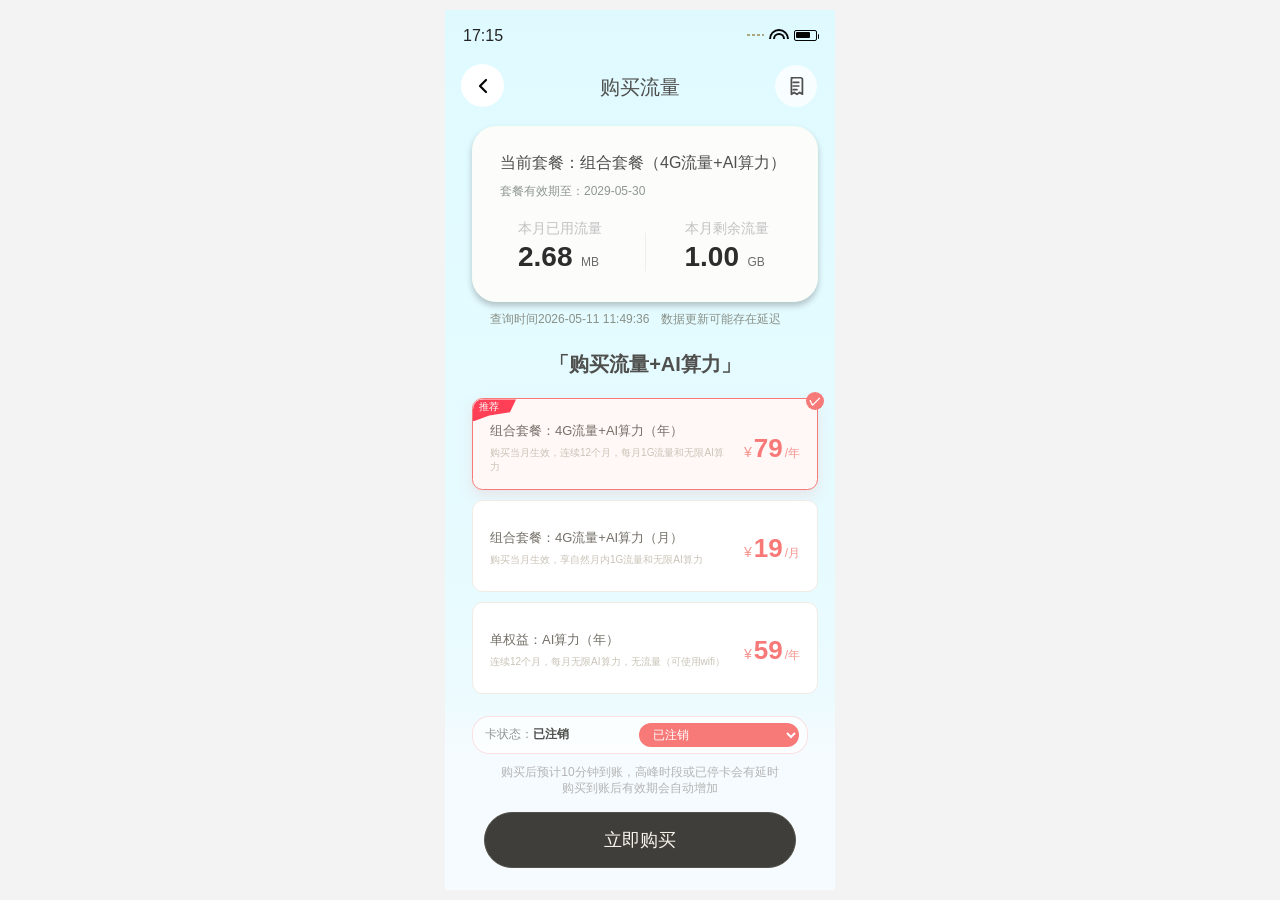
==== index.html @ a01d2c8e "Add 4G data traffic demo" ====
<!doctype html>
<html lang="zh-CN">
  <head>
    <meta charset="UTF-8" />
    <meta name="viewport" content="width=device-width, initial-scale=1.0" />
    <title>购买流量</title>
    <link rel="stylesheet" href="./styles.css" />
  </head>
  <body>
    <main class="phone-page" aria-label="购买流量">
      <section class="screen">
        <header class="status-bar" aria-label="状态栏">
          <time>17:15</time>
          <div class="status-icons" aria-hidden="true">
            <span class="signal"></span>
            <span class="wifi"></span>
            <span class="battery"><span></span></span>
          </div>
        </header>

        <nav class="top-nav" aria-label="页面导航">
          <button class="back-button" type="button" aria-label="返回">
            <svg viewBox="0 0 24 24" aria-hidden="true">
              <path d="M15 18l-6-6 6-6" />
            </svg>
          </button>
          <h1>购买流量</h1>
          <a class="record-link" href="./orders.html" aria-label="购买记录">
            <svg viewBox="0 0 24 24" aria-hidden="true">
              <path d="M7 3h10a2 2 0 0 1 2 2v16l-3-2-3 2-3-2-3 2V5a2 2 0 0 1 2-2z" />
              <path d="M9 8h6" />
              <path d="M9 12h6" />
              <path d="M9 16h4" />
            </svg>
          </a>
        </nav>

        <section class="usage-card" aria-labelledby="usage-title" data-card-status="已注销">
          <h2 id="usage-title">
            当前套餐：组合套餐（4G流量+AI算力）
          </h2>
          <p class="plan-validity">套餐有效期至：2029-05-30</p>

          <div class="usage-grid">
            <div class="usage-metric">
              <p>本月已用流量</p>
              <strong>2.68</strong>
              <span>MB</span>
            </div>
            <div class="divider" aria-hidden="true"></div>
            <div class="usage-metric">
              <p>本月剩余流量</p>
              <strong>1.00</strong>
              <span>GB</span>
            </div>
          </div>
        </section>

        <p class="query-time">查询时间2026-05-11 11:49:36　数据更新可能存在延迟</p>

        <section class="purchase-card" aria-labelledby="purchase-title">
          <h2 id="purchase-title">「购买流量+AI算力」</h2>

          <div class="plans" role="radiogroup" aria-label="套餐选择">
            <article
              class="plan-card plan-card-featured plan-card-selected"
              role="radio"
              aria-checked="true"
              tabindex="0"
              data-plan-name="组合套餐：4G流量+AI算力（年）"
              data-plan-amount="79.00"
              aria-label="推荐套餐，组合套餐：4G流量+AI算力（年）"
            >
              <span class="recommend-ribbon">推荐</span>
              <div class="plan-card-main">
                <h3>组合套餐：4G流量+AI算力（年）</h3>
                <p class="plan-note">购买当月生效，连续12个月，每月1G流量和无限AI算力</p>
              </div>
              <div class="price">
                <span class="currency">¥</span>
                <strong>79</strong>
                <span class="period">/年</span>
              </div>
            </article>

            <article
              class="plan-card"
              role="radio"
              aria-checked="false"
              tabindex="-1"
              data-plan-name="组合套餐：4G流量+AI算力（月）"
              data-plan-amount="19.00"
            >
              <div class="plan-card-main">
                <h3>组合套餐：4G流量+AI算力（月）</h3>
                <p class="plan-note">购买当月生效，享自然月内1G流量和无限AI算力</p>
              </div>
              <div class="price">
                <span class="currency">¥</span>
                <strong>19</strong>
                <span class="period">/月</span>
              </div>
            </article>

            <article
              class="plan-card"
              role="radio"
              aria-checked="false"
              tabindex="-1"
              data-plan-name="单权益：AI算力（年）"
              data-plan-amount="59.00"
            >
              <div class="plan-card-main">
                <h3>单权益：AI算力（年）</h3>
                <p class="plan-note">连续12个月，每月无限AI算力，无流量（可使用wifi）</p>
              </div>
              <div class="price">
                <span class="currency">¥</span>
                <strong>59</strong>
                <span class="period">/年</span>
              </div>
            </article>
          </div>

          <div class="purchase-actions">
            <div class="prototype-status-entry" aria-label="原型卡状态入口">
              <span>卡状态：<strong data-card-status-label>已注销</strong></span>
              <select data-card-status-select aria-label="切换卡状态">
                <option value="测试期">测试期（正常使用）</option>
                <option value="已激活">已激活（正常使用）</option>
                <option value="已停机">已停机（已过期）</option>
                <option value="已注销" selected>已注销</option>
                <option value="未知">未知（未获取）</option>
              </select>
            </div>
            <p class="purchase-desc purchase-desc-below">
              购买后预计10分钟到账，高峰时段或已停卡会有延时<br />
              购买到账后有效期会自动增加
            </p>
            <button class="buy-button" type="button">立即购买</button>
          </div>
        </section>

        <div class="payment-overlay" id="paymentOverlay" hidden>
          <div class="payment-backdrop" data-close-payment></div>
          <section
            class="payment-sheet"
            role="dialog"
            aria-modal="true"
            aria-labelledby="paymentTitle"
          >
            <button
              class="payment-close"
              type="button"
              aria-label="关闭支付弹窗"
              data-close-payment
            >
              <svg viewBox="0 0 24 24" aria-hidden="true">
                <path d="M6 6l12 12" />
                <path d="M18 6L6 18" />
              </svg>
            </button>

            <div class="payment-step payment-step-active" data-payment-step="order">
              <h2 id="paymentTitle">请选择支付方式</h2>
              <button class="payment-method-button" type="button" data-start-wechat>
                <span class="wechat-pay-label">
                  <span class="wechat-mark" aria-hidden="true">
                    <svg viewBox="0 0 24 24">
                      <path d="M5 12.2l4 4L19 6.8" />
                    </svg>
                  </span>
                  微信支付
                </span>
                <span class="payment-method-check" aria-hidden="true">✓</span>
              </button>
              <button class="payment-primary" type="button" data-start-wechat>
                确定并支付
              </button>
              <span class="payment-home-indicator" aria-hidden="true"></span>
            </div>

            <div class="payment-step" data-payment-step="wechat">
              <div class="wechat-pay-page">
                <div class="wechat-pay-nav">
                  <button
                    class="wechat-back-button"
                    type="button"
                    aria-label="返回商户端"
                    data-return-merchant
                  >
                    <svg viewBox="0 0 24 24" aria-hidden="true">
                      <path d="M15 18l-6-6 6-6" />
                    </svg>
                  </button>
                  <h2>微信支付</h2>
                </div>
                <div class="wechat-pay-body">
                  <p class="wechat-pay-merchant">购买流量+AI算力</p>
                  <p class="wechat-pay-amount">¥<span data-wechat-amount>79.00</span></p>
                  <div class="wechat-pay-detail">
                    <span>支付方式</span>
                    <strong>微信支付</strong>
                  </div>
                  <button class="wechat-confirm-button" type="button" data-confirm-wechat>
                    确认支付
                  </button>
                  <button
                    class="wechat-cancel-button"
                    type="button"
                    data-return-merchant
                  >
                    返回商户端
                  </button>
                </div>
              </div>
            </div>

            <div class="payment-step" data-payment-step="processing">
              <div class="wechat-loading" aria-hidden="true">
                <span></span>
              </div>
              <h2>支付处理中</h2>
              <p>正在向微信支付确认结果</p>
            </div>
          </section>
        </div>

        <div class="app-toast" role="status" aria-live="polite" hidden></div>
      </section>
    </main>
    <script>
      const planCards = Array.from(document.querySelectorAll(".plan-card"));
      const usageCard = document.querySelector(".usage-card");
      const cardStatusLabel = document.querySelector("[data-card-status-label]");
      const cardStatusSelect = document.querySelector("[data-card-status-select]");
      const buyButton = document.querySelector(".buy-button");
      const paymentOverlay = document.querySelector("#paymentOverlay");
      const startWechatButtons = Array.from(
        document.querySelectorAll("[data-start-wechat]"),
      );
      const confirmWechatButton = document.querySelector("[data-confirm-wechat]");
      const merchantReturnButtons = Array.from(
        document.querySelectorAll("[data-return-merchant]"),
      );
      const wechatAmount = document.querySelector("[data-wechat-amount]");
      const paymentSteps = Array.from(document.querySelectorAll(".payment-step"));
      const toast = document.querySelector(".app-toast");
      const renewableCardStatuses = new Set(["测试期", "已激活", "已停机"]);
      let selectedPlanCard =
        document.querySelector(".plan-card-selected") || planCards[0];
      let paymentTimer;
      let toastTimer;

      function selectPlan(selectedCard) {
        selectedPlanCard = selectedCard;

        planCards.forEach((card) => {
          const isSelected = card === selectedCard;

          card.classList.toggle("plan-card-selected", isSelected);
          card.setAttribute("aria-checked", String(isSelected));
          card.setAttribute("tabindex", isSelected ? "0" : "-1");
        });

        const planName =
          selectedCard.dataset.planName ||
          selectedCard.querySelector("h3")?.textContent.trim();

        if (planName) {
          buyButton.setAttribute("aria-label", `立即购买${planName}`);
        }
      }

      function showPaymentStep(stepName) {
        paymentSteps.forEach((step) => {
          step.classList.toggle(
            "payment-step-active",
            step.dataset.paymentStep === stepName,
          );
        });
      }

      function getSelectedAmount() {
        return selectedPlanCard.dataset.planAmount || "79.00";
      }

      function selectedPlanRequiresCardRenewal() {
        const planName =
          selectedPlanCard.dataset.planName ||
          selectedPlanCard.querySelector("h3")?.textContent.trim() ||
          "";

        return planName.includes("4G流量");
      }

      function getCurrentCardStatus() {
        return usageCard.dataset.cardStatus || "未知";
      }

      function getCardStatusDisplay(cardStatus) {
        const statusDisplayMap = {
          测试期: "正常使用",
          已激活: "正常使用",
          已停机: "已过期",
          已注销: "已注销",
          未知: "未获取",
        };

        return statusDisplayMap[cardStatus] || "未获取";
      }

      function setCurrentCardStatus(cardStatus) {
        usageCard.dataset.cardStatus = cardStatus;
        cardStatusLabel.textContent = getCardStatusDisplay(cardStatus);
      }

      function validateCardStatusBeforePurchase() {
        const cardStatus = getCurrentCardStatus();

        if (renewableCardStatuses.has(cardStatus)) {
          return { canContinue: true };
        }

        if (cardStatus === "已注销") {
          return { canContinue: false, message: "系统异常" };
        }

        return { canContinue: false, message: "系统错误，请重试" };
      }

      function openPaymentFlow() {
        if (selectedPlanRequiresCardRenewal()) {
          const validation = validateCardStatusBeforePurchase();

          if (!validation.canContinue) {
            showToast(validation.message);
            return;
          }
        }

        showPaymentStep("order");
        paymentOverlay.hidden = false;
        document.body.classList.add("payment-open");
      }

      function closePaymentFlow() {
        window.clearTimeout(paymentTimer);
        paymentOverlay.hidden = true;
        paymentOverlay.classList.remove("payment-overlay-full");
        document.body.classList.remove("payment-open");
        showPaymentStep("order");
      }

      function showToast(message) {
        window.clearTimeout(toastTimer);
        toast.innerHTML = message;
        toast.hidden = false;
        toast.classList.add("app-toast-visible");

        toastTimer = window.setTimeout(() => {
          toast.classList.remove("app-toast-visible");
          toast.hidden = true;
        }, 1800);
      }

      function startWechatPayment() {
        wechatAmount.textContent = getSelectedAmount();
        paymentOverlay.classList.add("payment-overlay-full");
        showPaymentStep("wechat");
      }

      function returnMerchantWithoutPaying() {
        window.clearTimeout(paymentTimer);
        closePaymentFlow();
        showToast("订单已取消，请重新发起");
      }

      function confirmWechatPayment() {
        showPaymentStep("processing");
        paymentTimer = window.setTimeout(() => {
          closePaymentFlow();
          showToast("支付成功，高峰时段或已停卡到账可能会有延迟");
        }, 1200);
      }

      planCards.forEach((card) => {
        card.addEventListener("click", () => selectPlan(card));
        card.addEventListener("keydown", (event) => {
          if (event.key !== "Enter" && event.key !== " ") {
            return;
          }

          event.preventDefault();
          selectPlan(card);
        });
      });

      buyButton.addEventListener("click", openPaymentFlow);
      cardStatusSelect.addEventListener("change", (event) => {
        setCurrentCardStatus(event.target.value);
        showToast(`已切换为${getCardStatusDisplay(event.target.value)}`);
      });
      startWechatButtons.forEach((button) => {
        button.addEventListener("click", startWechatPayment);
      });
      confirmWechatButton.addEventListener("click", confirmWechatPayment);
      merchantReturnButtons.forEach((button) => {
        button.addEventListener("click", returnMerchantWithoutPaying);
      });
      document.querySelectorAll("[data-close-payment]").forEach((control) => {
        control.addEventListener("click", closePaymentFlow);
      });

      document.addEventListener("keydown", (event) => {
        if (event.key === "Escape" && !paymentOverlay.hidden) {
          closePaymentFlow();
        }
      });
    </script>
  </body>
</html>
---- styles.css ----
:root {
  --page-bg: #f3f3f3;
  --screen-bg: #e0faff;
  --card-bg: #fcfdfb;
  --ink: #4f4f4d;
  --muted: #b4b4b4;
  --brand-dark: #141414;
  --accent: #f77a79;
  --link: #2458e5;
  --button: #3f3e3a;
  --button-border: #53524a;
  font-family:
    Inter, "PingFang SC", "Helvetica Neue", Arial, "Microsoft YaHei", sans-serif;
}

* {
  box-sizing: border-box;
}

body {
  margin: 0;
  min-height: 100vh;
  background: var(--page-bg);
  color: var(--ink);
}

body.payment-open {
  overflow: hidden;
}

button,
input {
  font: inherit;
}

.phone-page {
  min-height: 100vh;
  display: flex;
  justify-content: center;
  padding: 10px;
}

.screen {
  width: min(100%, 390px);
  min-height: 844px;
  background: linear-gradient(180deg, #dffaff 0%, #e7fbff 64%, #f5fbfe 100%);
  overflow: hidden;
  position: relative;
  padding-bottom: 128px;
}

.status-bar {
  height: 42px;
  padding: 18px 18px 0;
  display: flex;
  align-items: flex-start;
  justify-content: space-between;
  color: #242424;
  font-size: 16px;
  line-height: 1;
}

.status-icons {
  display: flex;
  align-items: center;
  gap: 7px;
  padding-top: 1px;
}

.signal {
  width: 18px;
  height: 4px;
  background:
    radial-gradient(circle, #ada77e 1.4px, transparent 1.5px) 0 0 / 5px 4px
    repeat-x;
}

.wifi {
  width: 16px;
  height: 12px;
  position: relative;
}

.wifi::before,
.wifi::after {
  content: "";
  position: absolute;
  left: 50%;
  border: 2px solid #050505;
  border-bottom: 0;
  border-radius: 14px 14px 0 0;
  transform: translateX(-50%);
}

.wifi::before {
  top: 0;
  width: 16px;
  height: 8px;
}

.wifi::after {
  top: 4px;
  width: 8px;
  height: 4px;
}

.battery {
  width: 23px;
  height: 11px;
  border: 1.4px solid #050505;
  border-radius: 2px;
  padding: 1.4px;
  position: relative;
}

.battery::after {
  content: "";
  position: absolute;
  right: -3px;
  top: 3px;
  width: 1.5px;
  height: 5px;
  background: #050505;
  border-radius: 0 2px 2px 0;
}

.battery span {
  display: block;
  width: 14px;
  height: 100%;
  background: #050505;
  border-radius: 1px;
}

.top-nav {
  height: 74px;
  position: relative;
  display: flex;
  align-items: flex-start;
  justify-content: center;
  padding-top: 25px;
}

.top-nav h1 {
  margin: 0;
  font-size: 20px;
  font-weight: 400;
  line-height: 1;
  color: #4f4f4d;
}

.back-button {
  position: absolute;
  left: 16px;
  top: 12px;
  width: 43px;
  height: 43px;
  border: 0;
  border-radius: 50%;
  background: #fff;
  display: grid;
  place-items: center;
  color: #050505;
  cursor: pointer;
  text-decoration: none;
}

.back-button svg {
  width: 24px;
  height: 24px;
  stroke: currentColor;
  stroke-width: 2.2;
  stroke-linecap: round;
  stroke-linejoin: round;
  fill: none;
}

.record-link {
  position: absolute;
  right: 18px;
  top: 13px;
  width: 42px;
  height: 42px;
  border-radius: 50%;
  display: grid;
  place-items: center;
  color: #4f4f4d;
  background: rgba(255, 255, 255, 0.78);
  text-decoration: none;
}

.record-link svg {
  width: 22px;
  height: 22px;
  fill: none;
  stroke: currentColor;
  stroke-width: 1.9;
  stroke-linecap: round;
  stroke-linejoin: round;
}

.usage-card {
  margin-inline: 27px 17px;
  background: var(--card-bg);
  border: 1px solid #f8fdf5;
  border-radius: 24px;
}

.usage-card {
  min-height: 176px;
  padding: 25px 27px 26px;
  box-shadow: 0 4px 6px rgba(0, 0, 0, 0.22);
}

.usage-card h2,
.purchase-card h2 {
  margin: 0;
  font-weight: 500;
  color: var(--ink);
}

.usage-card h2 {
  display: flex;
  align-items: center;
  gap: 6px;
  font-size: 16px;
  line-height: 1.35;
}

.plan-validity {
  margin: 10px 0 0;
  color: #8f9692;
  font-size: 12px;
  line-height: 1.2;
}

.info-icon {
  width: 12px;
  height: 12px;
  display: inline-grid;
  place-items: center;
  border: 1.4px solid #0f0f0f;
  border-radius: 50%;
  color: #0f0f0f;
  font-size: 8px;
  line-height: 1;
  font-weight: 600;
}

.usage-grid {
  margin-top: 22px;
  display: grid;
  grid-template-columns: 1fr 1px 1fr;
  align-items: end;
}

.usage-metric {
  padding-left: 18px;
}

.usage-metric:last-child {
  padding-left: 39px;
}

.usage-metric p {
  margin: 0 0 7px;
  color: #c1c1c1;
  font-size: 14px;
  line-height: 1.15;
}

.usage-metric strong {
  color: #2d2d2d;
  font-size: 28px;
  line-height: 1;
  letter-spacing: 0;
}

.usage-metric span {
  margin-left: 4px;
  color: #6b6b6b;
  font-size: 12px;
}

.divider {
  width: 1px;
  height: 38px;
  background: #eeeeee;
  align-self: end;
}

.query-time {
  margin: 10px 45px 14px;
  color: rgba(132, 138, 128, 0.95);
  font-size: 12px;
  line-height: 1.2;
  white-space: nowrap;
}

.prototype-status-entry {
  margin: 0 0 10px;
  min-height: 34px;
  padding: 6px 8px 6px 12px;
  border: 1px solid rgba(247, 122, 121, 0.22);
  border-radius: 17px;
  background: rgba(255, 255, 255, 0.66);
  display: flex;
  align-items: center;
  justify-content: space-between;
  gap: 10px;
  color: #8f9692;
  font-size: 12px;
  line-height: 1.2;
}

.prototype-status-entry strong {
  color: #4f4f4d;
  font-weight: 600;
}

.prototype-status-entry select {
  flex: 0 0 auto;
  height: 24px;
  padding: 0 22px 0 10px;
  border: 0;
  border-radius: 12px;
  background: #f77a79;
  color: #fff;
  font-size: 12px;
  cursor: pointer;
  outline: none;
}

.purchase-card {
  margin: 26px 17px 0 27px;
  padding: 0;
}

.purchase-card h2 {
  font-size: 20px;
  line-height: 1.2;
  font-weight: 700;
  text-align: center;
}

.purchase-desc {
  margin: 0;
  color: var(--muted);
  font-size: 12px;
  line-height: 1.35;
  text-align: center;
}

.purchase-desc-below {
  margin: 0;
}

.plans {
  margin-top: 22px;
  display: grid;
  grid-template-columns: 1fr;
  gap: 10px;
  justify-content: center;
}

.plan-card {
  min-height: 92px;
  border: 1px solid #f1ebe5;
  border-radius: 10.5px;
  background: #fff;
  position: relative;
  display: flex;
  flex-direction: row;
  align-items: center;
  justify-content: space-between;
  gap: 12px;
  text-align: left;
  padding: 18px 17px 14px;
  overflow: visible;
  cursor: pointer;
  transition:
    background-color 0.16s ease,
    border-color 0.16s ease,
    box-shadow 0.16s ease;
}

.plan-card:focus-visible {
  outline: 2px solid rgba(247, 122, 121, 0.72);
  outline-offset: 3px;
}

.plan-card h3 {
  margin: 0;
  color: #747068;
  font-size: 13px;
  line-height: 17px;
  font-weight: 500;
}

.plan-card-featured {
  padding-top: 22px;
}

.plan-card-selected {
  background: #fff8f7;
  border-color: #f77a79;
  box-shadow: 0 6px 14px rgba(247, 122, 121, 0.16);
}

.plan-card-selected::after {
  content: "✓";
  position: absolute;
  right: -7px;
  top: -7px;
  width: 18px;
  height: 18px;
  display: grid;
  place-items: center;
  border-radius: 50%;
  background: #f77a79;
  color: #fff;
  font-size: 12px;
  font-weight: 700;
  line-height: 1;
}

.plan-card-main {
  min-width: 0;
}

.recommend-ribbon {
  position: absolute;
  left: 0;
  top: 0;
  min-width: 43px;
  height: 22px;
  padding: 3px 8px 0 6px;
  background: #ff3f55;
  color: #fff;
  font-size: 10px;
  line-height: 1;
  text-align: left;
  border-top-left-radius: 10.5px;
  clip-path: polygon(0 0, 100% 0, 86% 59%, 38% 73%, 0 100%);
}

.price {
  flex: 0 0 auto;
  margin-top: 0;
  display: flex;
  align-items: baseline;
  justify-content: center;
  gap: 2px;
  color: var(--accent);
}

.price .currency {
  font-size: 14px;
  font-weight: 500;
  color: #f3958f;
}

.price strong {
  font-size: 26px;
  line-height: 1;
}

.period {
  color: #f3958f;
  font-size: 12px;
  font-weight: 500;
}

.plan-note {
  margin: 7px 0 0;
  color: #c8c3b6;
  font-size: 10px;
  line-height: 14px;
}

.purchase-actions {
  position: absolute;
  left: 0;
  right: 0;
  bottom: 0;
  padding: 12px 27px 22px;
  background: linear-gradient(
    180deg,
    rgba(245, 251, 254, 0) 0%,
    rgba(245, 251, 254, 0.96) 24%,
    #f5fbfe 100%
  );
  z-index: 5;
}

.buy-button {
  display: block;
  width: 312px;
  height: 56px;
  margin: 16px auto 0;
  border: 1px solid var(--button-border);
  border-radius: 28px;
  background: var(--button);
  color: #f6f3eb;
  font-size: 18px;
  line-height: 1;
  cursor: pointer;
}

.payment-overlay {
  position: absolute;
  inset: 0;
  z-index: 20;
  display: flex;
  align-items: flex-end;
}

.app-toast {
  position: absolute;
  left: 50%;
  top: 50%;
  z-index: 30;
  max-width: calc(100% - 54px);
  min-width: 180px;
  padding: 15px 20px;
  border-radius: 14px;
  background: rgba(35, 35, 35, 0.9);
  color: #fff;
  font-size: 14px;
  line-height: 1.45;
  text-align: center;
  transform: translate(-50%, -50%) scale(0.96);
  opacity: 0;
  pointer-events: none;
  transition:
    opacity 0.16s ease,
    transform 0.16s ease;
}

.app-toast[hidden] {
  display: none;
}

.app-toast-visible {
  opacity: 1;
  transform: translate(-50%, -50%) scale(1);
}

.payment-overlay[hidden] {
  display: none;
}

.payment-overlay-full {
  align-items: stretch;
}

.payment-backdrop {
  position: absolute;
  inset: 0;
  background: rgba(0, 0, 0, 0.42);
}

.payment-overlay-full .payment-backdrop {
  background: #f7f7f7;
}

.payment-sheet {
  position: relative;
  width: 100%;
  min-height: 360px;
  padding: 34px 20px 20px;
  border-radius: 26px 26px 0 0;
  background: #fff;
  box-shadow: 0 -10px 26px rgba(0, 0, 0, 0.16);
  animation: payment-sheet-in 0.18s ease-out;
}

.payment-overlay-full .payment-sheet {
  min-height: 100%;
  padding: 0;
  border-radius: 0;
  background: #f7f7f7;
  box-shadow: none;
  animation: none;
}

.payment-overlay-full .payment-close {
  display: none;
}

.payment-close {
  position: absolute;
  right: 22px;
  top: 31px;
  width: 32px;
  height: 32px;
  border: 0;
  border-radius: 0;
  background: transparent;
  color: #8b8b8b;
  display: grid;
  place-items: center;
  cursor: pointer;
}

.payment-close svg {
  width: 17px;
  height: 17px;
  fill: none;
  stroke: currentColor;
  stroke-width: 2.2;
  stroke-linecap: round;
}

.payment-step {
  display: none;
}

.payment-step-active {
  display: block;
}

.payment-step h2 {
  margin: 0;
  color: #6f7280;
  font-size: 18px;
  line-height: 1.25;
  font-weight: 500;
  text-align: left;
}

.wechat-pay-label {
  display: inline-flex;
  align-items: center;
  gap: 12px;
}

.wechat-mark {
  width: 44px;
  height: 44px;
  border-radius: 9px;
  display: inline-grid;
  place-items: center;
  background: #39d38b;
  color: #fff;
}

.wechat-mark svg {
  width: 28px;
  height: 28px;
  fill: none;
  stroke: currentColor;
  stroke-width: 3.2;
  stroke-linecap: round;
  stroke-linejoin: round;
}

.payment-method-button {
  width: 100%;
  min-height: 98px;
  margin-top: 34px;
  padding: 22px 25px 22px 28px;
  border: 0;
  border-radius: 19px;
  background: #f6f7fa;
  color: #414141;
  display: flex;
  align-items: center;
  justify-content: space-between;
  font-size: 18px;
  font-weight: 700;
  cursor: pointer;
}

.payment-method-check {
  width: 28px;
  height: 28px;
  border-radius: 50%;
  display: inline-grid;
  place-items: center;
  background: #3b8cff;
  color: #fff;
  font-size: 19px;
  font-weight: 800;
}

.payment-primary,
.payment-secondary,
.payment-record-button {
  width: 100%;
  height: 66px;
  border-radius: 17px;
  font-size: 20px;
  font-weight: 700;
  cursor: pointer;
}

.payment-primary {
  margin-top: 44px;
  border: 0;
  background: #398dff;
  color: #fff;
}

.payment-secondary {
  border: 1px solid #dedede;
  background: #fff;
  color: #555;
}

.payment-record-button {
  display: grid;
  place-items: center;
  text-decoration: none;
  border: 0;
  background: var(--button);
  color: #fff;
}

.payment-home-indicator {
  width: 154px;
  height: 5px;
  margin: 46px auto 0;
  border-radius: 999px;
  display: block;
  background: #171717;
}

.wechat-pay-page {
  min-height: 844px;
  background: #f7f7f7;
}

.wechat-pay-nav {
  height: 92px;
  padding-top: 48px;
  position: relative;
  display: flex;
  align-items: flex-start;
  justify-content: center;
  color: #121212;
}

.wechat-pay-nav h2 {
  margin: 0;
  color: #121212 !important;
  font-size: 18px !important;
  line-height: 1.2;
  font-weight: 600 !important;
  text-align: center !important;
}

.wechat-back-button {
  position: absolute;
  left: 18px;
  top: 38px;
  width: 40px;
  height: 40px;
  border: 0;
  background: transparent;
  color: #111;
  display: grid;
  place-items: center;
  cursor: pointer;
}

.wechat-back-button svg {
  width: 28px;
  height: 28px;
  fill: none;
  stroke: currentColor;
  stroke-width: 2.5;
  stroke-linecap: round;
  stroke-linejoin: round;
}

.wechat-pay-body {
  margin: 18px 20px 0;
  padding: 34px 24px 28px;
  border-radius: 18px;
  background: #fff;
  text-align: center;
}

.wechat-pay-merchant {
  margin: 0;
  color: #5b5b5b;
  font-size: 15px;
  line-height: 1.2;
}

.wechat-pay-amount {
  margin: 18px 0 30px;
  color: #111;
  font-size: 42px;
  line-height: 1;
  font-weight: 700;
  letter-spacing: 0;
}

.wechat-pay-detail {
  height: 54px;
  border-top: 1px solid #f0f0f0;
  border-bottom: 1px solid #f0f0f0;
  display: flex;
  align-items: center;
  justify-content: space-between;
  gap: 16px;
  color: #7b7b7b;
  font-size: 14px;
}

.wechat-pay-detail strong {
  color: #232323;
  font-size: 14px;
  font-weight: 600;
}

.wechat-confirm-button {
  width: 100%;
  height: 50px;
  margin-top: 30px;
  border: 0;
  border-radius: 8px;
  background: #07c160;
  color: #fff;
  font-size: 17px;
  font-weight: 700;
  cursor: pointer;
}

.wechat-cancel-button {
  height: 44px;
  margin-top: 14px;
  border: 0;
  background: transparent;
  color: #676767;
  font-size: 15px;
  cursor: pointer;
}

.wechat-loading {
  width: 66px;
  height: 66px;
  margin: 46px auto 22px;
  border-radius: 50%;
  background: #1aad19;
  display: grid;
  place-items: center;
}

.wechat-loading span {
  width: 28px;
  height: 28px;
  border: 3px solid rgba(255, 255, 255, 0.42);
  border-top-color: #fff;
  border-radius: 50%;
  animation: payment-spin 0.82s linear infinite;
}

.payment-step[data-payment-step="wechat"] p,
.payment-step[data-payment-step="processing"] p {
  margin: 12px 0 0;
  color: #8a8a8a;
  font-size: 13px;
  line-height: 1.55;
  text-align: center;
}

.payment-step[data-payment-step="wechat"] h2,
.payment-step[data-payment-step="processing"] h2 {
  color: #242424;
  font-size: 20px;
  font-weight: 700;
  text-align: center;
}

.payment-overlay-full .payment-step[data-payment-step="processing"].payment-step-active {
  min-height: 844px;
  padding: 174px 28px 0;
  background: #fff;
}

.payment-overlay-full .payment-step[data-payment-step="processing"] .wechat-loading {
  margin-top: 0;
}

@keyframes payment-sheet-in {
  from {
    transform: translateY(24px);
    opacity: 0.7;
  }

  to {
    transform: translateY(0);
    opacity: 1;
  }
}

@keyframes payment-spin {
  to {
    transform: rotate(360deg);
  }
}

.orders-screen {
  min-height: 932px;
  background: #f7f7f7;
}

.order-status-bar {
  color: #050505;
  font-weight: 700;
}

.order-status-bar .status-icons {
  gap: 8px;
}

.order-battery {
  width: 27px;
  height: 15px;
  padding: 0;
  border: 0;
  border-radius: 5px;
  background: #9d9d9d;
  color: #fff;
  display: grid;
  place-items: center;
  font-size: 10px;
  font-weight: 700;
  line-height: 1;
}

.order-battery::after {
  right: -3px;
  top: 4px;
  width: 3px;
  height: 7px;
  background: #c9c9c9;
}

.order-battery span {
  width: auto;
  height: auto;
  background: transparent;
  border-radius: 0;
}

.order-nav {
  height: 92px;
  padding-top: 34px;
}

.order-nav h1 {
  font-size: 22px;
  font-weight: 700;
  color: #232323;
}

.order-back {
  left: 22px;
  top: 20px;
  width: 44px;
  height: 44px;
  background: transparent;
  color: #3a3b5e;
}

.order-back svg {
  width: 30px;
  height: 30px;
  stroke-width: 3;
}

.order-card {
  margin: 17px 26px 0;
  background: #fff;
  border-radius: 26px;
  padding: 30px 30px 28px;
}

.order-card-header {
  display: flex;
  align-items: center;
  justify-content: space-between;
  gap: 16px;
}

.order-card-header h2 {
  margin: 0;
  color: #050505;
  font-size: 16px;
  line-height: 1.2;
  font-weight: 700;
  white-space: nowrap;
}

.order-card-header span {
  color: #19c65a;
  font-size: 16px;
  line-height: 1.2;
  white-space: nowrap;
}

.order-card-header .order-status-canceled {
  color: #9a9a9a;
}

.order-card-header .order-status-success {
  color: #19c65a;
}

.order-divider {
  height: 1px;
  margin: 24px 0 28px;
  background: #e5e5e5;
}

.order-card h3 {
  margin: 0 0 18px;
  color: #4d4f56;
  font-size: 15px;
  line-height: 1.2;
  font-weight: 700;
}

.order-detail-list {
  display: grid;
  gap: 10px;
}

.order-detail-list p {
  margin: 0;
  color: #7b7d84;
  font-size: 13px;
  line-height: 1.35;
  font-weight: 500;
}

.order-detail-list span {
  color: #4d4f56;
  font-weight: 700;
}

@media (max-width: 420px) {
  .phone-page {
    padding: 0;
  }

  .screen {
    width: min(100vw, 390px);
    min-height: 844px;
  }

  .usage-card {
    margin-inline: 6.7vw 4.2vw;
  }

  .purchase-card {
    margin-inline: 6.7vw 4.2vw;
  }

  .plans {
    grid-template-columns: 1fr;
    gap: 10px;
  }

  .buy-button {
    width: min(312px, 100%);
  }

  .order-card {
    margin-inline: 6.5vw;
    padding-inline: 9.5vw;
  }
}
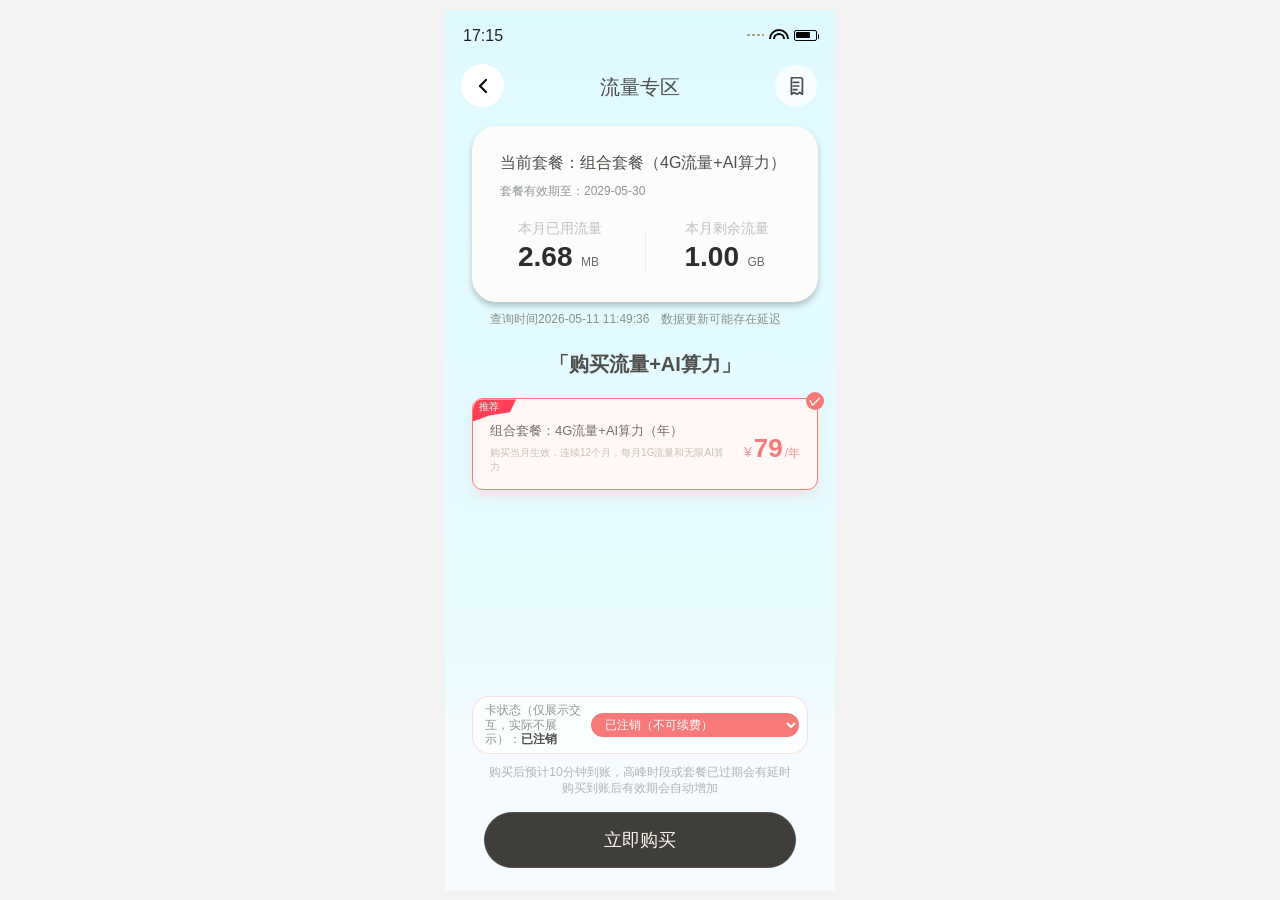
==== commit 4d19f282: "Add 4G data traffic demo" ====
--- a/index.html
+++ b/index.html
@@ -3,11 +3,11 @@
   <head>
     <meta charset="UTF-8" />
     <meta name="viewport" content="width=device-width, initial-scale=1.0" />
-    <title>购买流量</title>
+    <title>流量专区</title>
     <link rel="stylesheet" href="./styles.css" />
   </head>
   <body>
-    <main class="phone-page" aria-label="购买流量">
+    <main class="phone-page" aria-label="流量专区">
       <section class="screen">
         <header class="status-bar" aria-label="状态栏">
           <time>17:15</time>
@@ -24,7 +24,7 @@
               <path d="M15 18l-6-6 6-6" />
             </svg>
           </button>
-          <h1>购买流量</h1>
+          <h1>流量专区</h1>
           <a class="record-link" href="./orders.html" aria-label="购买记录">
             <svg viewBox="0 0 24 24" aria-hidden="true">
               <path d="M7 3h10a2 2 0 0 1 2 2v16l-3-2-3 2-3-2-3 2V5a2 2 0 0 1 2-2z" />
@@ -82,59 +82,24 @@
                 <span class="period">/年</span>
               </div>
             </article>
-
-            <article
-              class="plan-card"
-              role="radio"
-              aria-checked="false"
-              tabindex="-1"
-              data-plan-name="组合套餐：4G流量+AI算力（月）"
-              data-plan-amount="19.00"
+          </div>
+
+          <div class="purchase-actions">
+            <div
+              class="prototype-status-entry"
+              aria-label="卡状态（仅展示交互，实际不展示）"
             >
-              <div class="plan-card-main">
-                <h3>组合套餐：4G流量+AI算力（月）</h3>
-                <p class="plan-note">购买当月生效，享自然月内1G流量和无限AI算力</p>
-              </div>
-              <div class="price">
-                <span class="currency">¥</span>
-                <strong>19</strong>
-                <span class="period">/月</span>
-              </div>
-            </article>
-
-            <article
-              class="plan-card"
-              role="radio"
-              aria-checked="false"
-              tabindex="-1"
-              data-plan-name="单权益：AI算力（年）"
-              data-plan-amount="59.00"
-            >
-              <div class="plan-card-main">
-                <h3>单权益：AI算力（年）</h3>
-                <p class="plan-note">连续12个月，每月无限AI算力，无流量（可使用wifi）</p>
-              </div>
-              <div class="price">
-                <span class="currency">¥</span>
-                <strong>59</strong>
-                <span class="period">/年</span>
-              </div>
-            </article>
-          </div>
-
-          <div class="purchase-actions">
-            <div class="prototype-status-entry" aria-label="原型卡状态入口">
-              <span>卡状态：<strong data-card-status-label>已注销</strong></span>
+              <span>卡状态（仅展示交互，实际不展示）：<strong data-card-status-label>已注销</strong></span>
               <select data-card-status-select aria-label="切换卡状态">
-                <option value="测试期">测试期（正常使用）</option>
-                <option value="已激活">已激活（正常使用）</option>
-                <option value="已停机">已停机（已过期）</option>
-                <option value="已注销" selected>已注销</option>
+                <option value="测试期">测试期（正常使用，可续费）</option>
+                <option value="已激活">已激活（正常使用，可续费）</option>
+                <option value="已停机">已停机（已过期，可续费）</option>
+                <option value="已注销" selected>已注销（不可续费）</option>
                 <option value="未知">未知（未获取）</option>
               </select>
             </div>
             <p class="purchase-desc purchase-desc-below">
-              购买后预计10分钟到账，高峰时段或已停卡会有延时<br />
+              购买后预计10分钟到账，高峰时段或套餐已过期会有延时<br />
               购买到账后有效期会自动增加
             </p>
             <button class="buy-button" type="button">立即购买</button>
@@ -300,10 +265,10 @@
 
       function getCardStatusDisplay(cardStatus) {
         const statusDisplayMap = {
-          测试期: "正常使用",
-          已激活: "正常使用",
-          已停机: "已过期",
-          已注销: "已注销",
+          测试期: "正常使用，可续费",
+          已激活: "正常使用，可续费",
+          已停机: "已过期，可续费",
+          已注销: "已注销，不可续费",
           未知: "未获取",
         };
 
@@ -323,10 +288,10 @@
         }
 
         if (cardStatus === "已注销") {
-          return { canContinue: false, message: "系统异常" };
-        }
-
-        return { canContinue: false, message: "系统错误，请重试" };
+          return { canContinue: false, redirectUrl: "./renew-unavailable.html" };
+        }
+
+        return { canContinue: false, message: "网络异常，请重试" };
       }
 
       function openPaymentFlow() {
@@ -334,6 +299,11 @@
           const validation = validateCardStatusBeforePurchase();
 
           if (!validation.canContinue) {
+            if (validation.redirectUrl) {
+              window.location.href = validation.redirectUrl;
+              return;
+            }
+
             showToast(validation.message);
             return;
           }
@@ -372,15 +342,13 @@
 
       function returnMerchantWithoutPaying() {
         window.clearTimeout(paymentTimer);
-        closePaymentFlow();
-        showToast("订单已取消，请重新发起");
+        window.location.href = "./payment-status.html?status=canceled";
       }
 
       function confirmWechatPayment() {
         showPaymentStep("processing");
         paymentTimer = window.setTimeout(() => {
-          closePaymentFlow();
-          showToast("支付成功，高峰时段或已停卡到账可能会有延迟");
+          window.location.href = "./payment-status.html?status=success";
         }, 1200);
       }
 
--- a/styles.css
+++ b/styles.css
@@ -1038,6 +1038,105 @@
   font-weight: 500;
 }
 
+.unavailable-screen {
+  min-height: 844px;
+  padding-bottom: 48px;
+}
+
+.unavailable-content,
+.payment-result {
+  margin: 72px 34px 0;
+  padding: 0 24px;
+  display: flex;
+  flex-direction: column;
+  align-items: center;
+  text-align: center;
+}
+
+.unavailable-content h2,
+.payment-result h2 {
+  margin: 0;
+  color: var(--ink);
+  font-size: 22px;
+  line-height: 1.3;
+  font-weight: 700;
+}
+
+.unavailable-content p,
+.payment-result p {
+  margin: 14px 0 0;
+  max-width: 284px;
+  color: #8f9692;
+  font-size: 15px;
+  line-height: 1.65;
+  font-weight: 400;
+}
+
+.qr-placeholder {
+  width: 168px;
+  height: 168px;
+  margin-top: 30px;
+  border-radius: 18px;
+  border: 1.5px dashed rgba(247, 122, 121, 0.46);
+  background:
+    linear-gradient(90deg, rgba(247, 122, 121, 0.09) 1px, transparent 1px) 0
+      0 / 14px 14px,
+    linear-gradient(rgba(247, 122, 121, 0.09) 1px, transparent 1px) 0 0 /
+      14px 14px,
+    rgba(255, 255, 255, 0.62);
+  display: grid;
+  place-items: center;
+  color: #f77a79;
+  font-size: 14px;
+  font-weight: 600;
+}
+
+.payment-status-screen {
+  min-height: 844px;
+  padding-bottom: 48px;
+}
+
+.payment-result-icon {
+  width: 70px;
+  height: 70px;
+  margin-bottom: 28px;
+  border-radius: 50%;
+  display: grid;
+  place-items: center;
+  color: #fff;
+  background: #19c65a;
+  box-shadow: 0 12px 24px rgba(25, 198, 90, 0.18);
+}
+
+.payment-result-icon-canceled {
+  background: #f77a79;
+  box-shadow: 0 12px 24px rgba(247, 122, 121, 0.18);
+}
+
+.payment-result-icon-unavailable {
+  background: #8f9692;
+  box-shadow: 0 12px 24px rgba(79, 79, 77, 0.14);
+}
+
+.payment-result-icon svg {
+  width: 36px;
+  height: 36px;
+  fill: none;
+  stroke: currentColor;
+  stroke-width: 2.4;
+  stroke-linecap: round;
+  stroke-linejoin: round;
+}
+
+.payment-result-link {
+  margin-top: 34px;
+  color: #2458e5;
+  font-size: 16px;
+  line-height: 1.2;
+  font-weight: 700;
+  text-decoration: none;
+}
+
 .order-detail-list span {
   color: #4d4f56;
   font-weight: 700;
